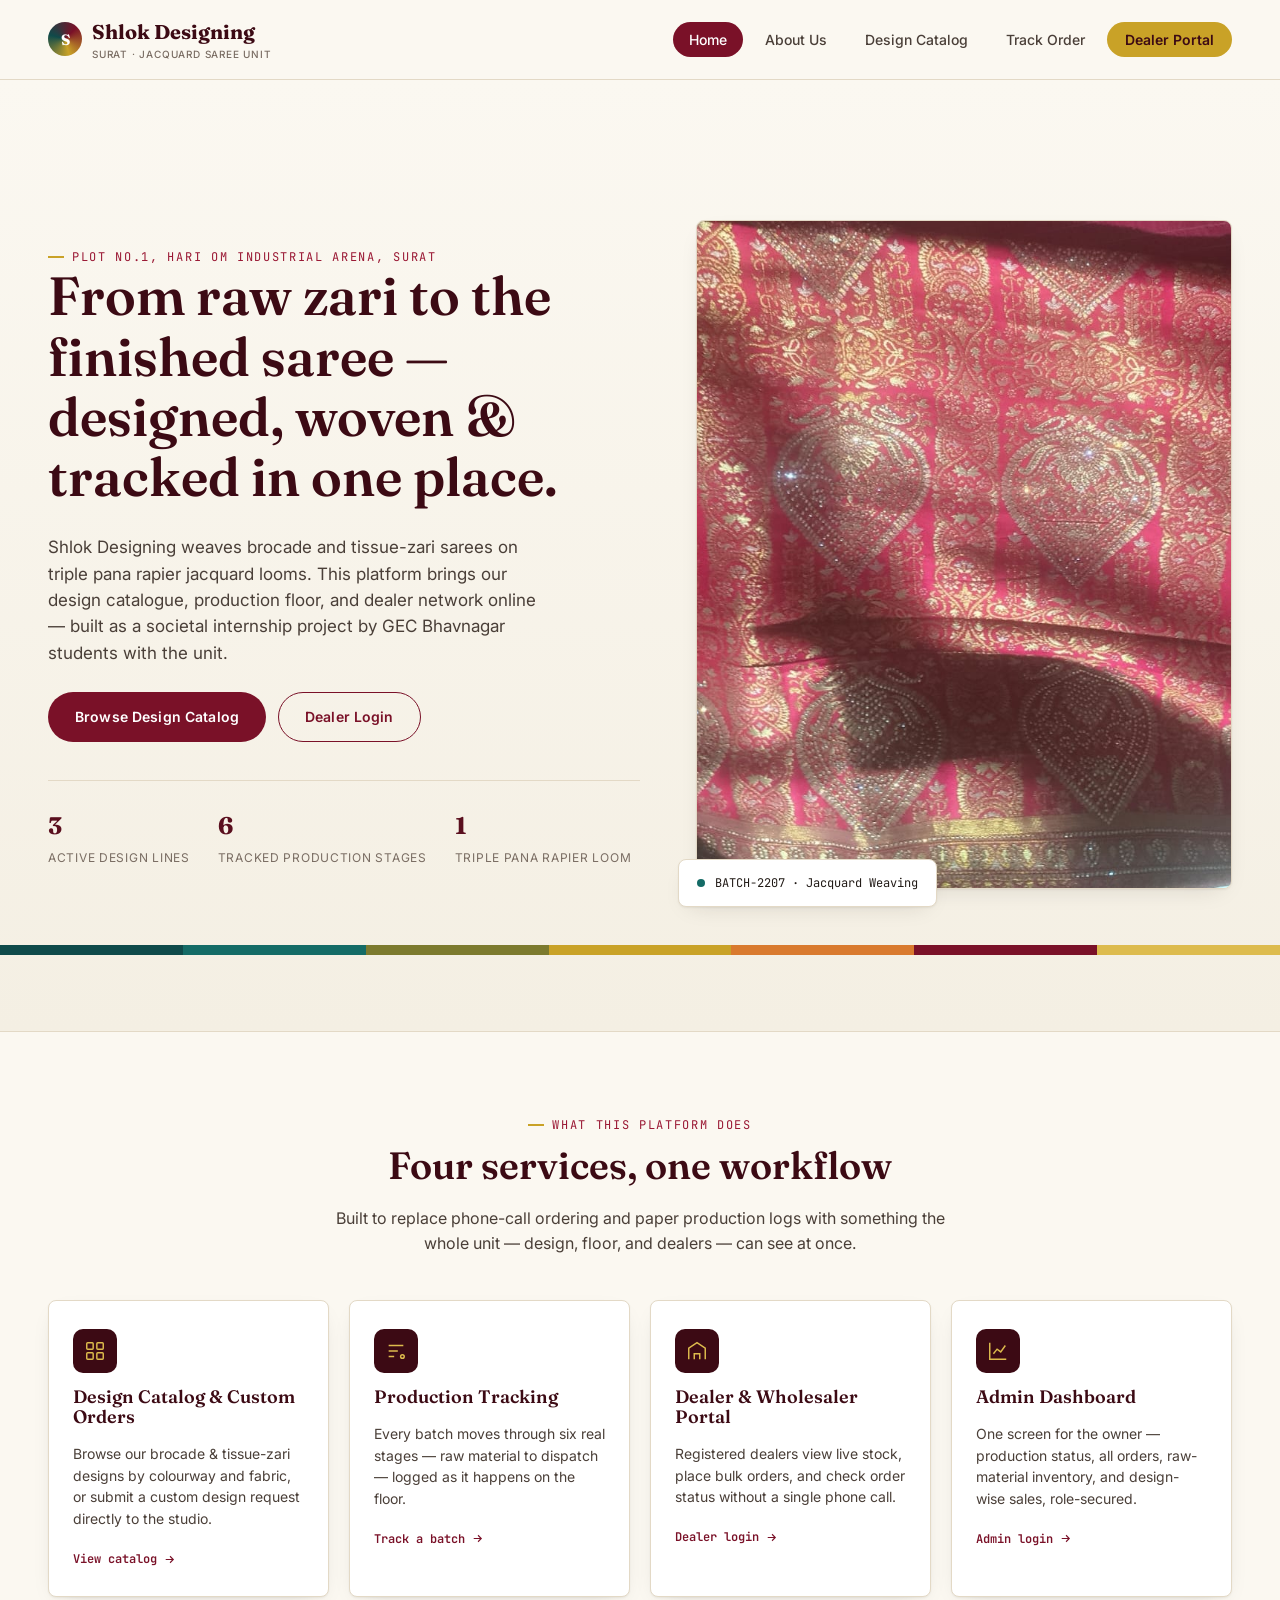
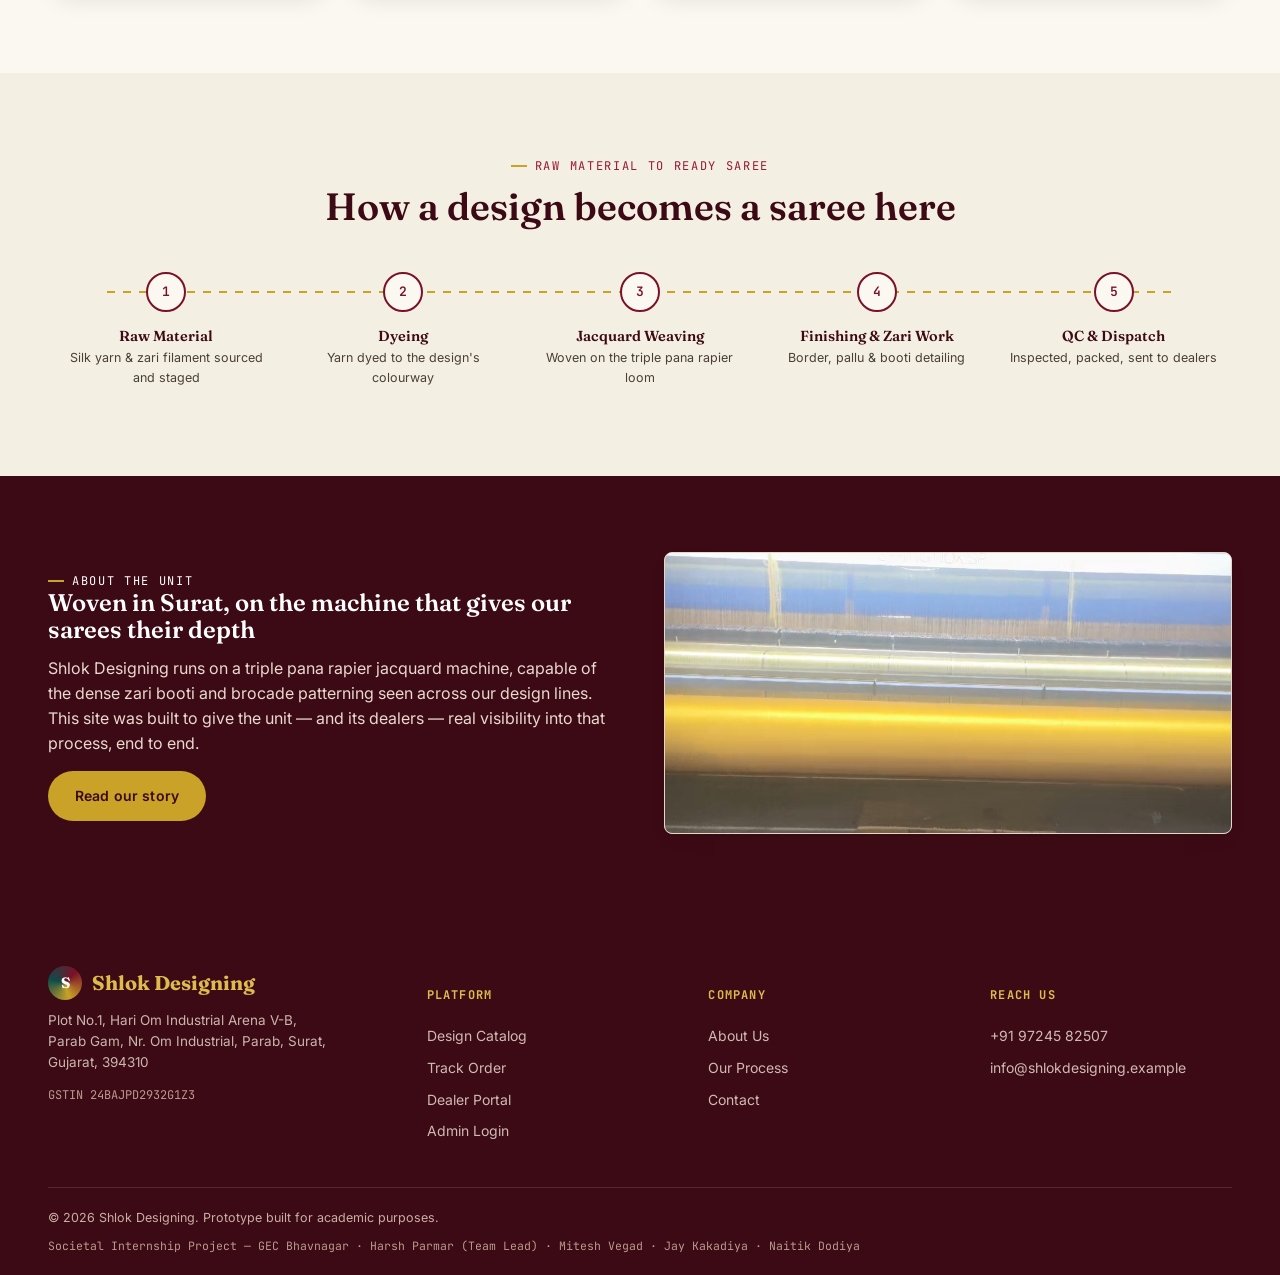
==== index.html @ fc142ac1 "ready to Deployment" ====
<!DOCTYPE html>
<html lang="en">
<head>
<meta charset="UTF-8">
<meta name="viewport" content="width=device-width, initial-scale=1.0">
<title>Shlok Designing — Jacquard Saree Design &amp; Production, Surat</title>
<meta name="description" content="Shlok Designing is a Surat-based saree design and jacquard weaving unit. Explore our design catalogue, track production, and manage dealer orders online.">
<link rel="stylesheet" href="css/style.css">
</head>
<body data-page="home">

<header class="site-header">
  <nav class="nav">
    <a href="index.html" class="brand">
      <span class="mark"></span>
      <span>Shlok Designing<small>Surat · Jacquard Saree Unit</small></span>
    </a>
    <ul class="nav-links">
      <li><a href="index.html" data-page="home">Home</a></li>
      <li><a href="about.html" data-page="about">About Us</a></li>
      <li><a href="catalog.html" data-page="catalog">Design Catalog</a></li>
      <li><a href="track-order.html" data-page="track">Track Order</a></li>
      <li><a href="dealer/login.html" class="nav-cta">Dealer Portal</a></li>
    </ul>
    <button class="nav-toggle" aria-label="Toggle menu"><span></span><span></span><span></span></button>
  </nav>
</header>

<section class="hero">
  <div class="hero-grid">
    <div class="hero-copy">
      <span class="eyebrow">Plot No.1, Hari Om Industrial Arena, Surat</span>
      <h1>From raw zari to the finished saree — designed, woven &amp; tracked in one place.</h1>
      <p class="lede">Shlok Designing weaves brocade and tissue-zari sarees on triple pana rapier jacquard looms. This platform brings our design catalogue, production floor, and dealer network online — built as a societal internship project by GEC Bhavnagar students with the unit.</p>
      <div class="hero-actions">
        <a href="catalog.html" class="btn btn-primary">Browse Design Catalog</a>
        <a href="dealer/login.html" class="btn btn-outline">Dealer Login</a>
      </div>
      <div class="hero-stats">
        <div><b>3</b><span>Active Design Lines</span></div>
        <div><b>6</b><span>Tracked Production Stages</span></div>
        <div><b>1</b><span>Triple Pana Rapier Loom</span></div>
      </div>
    </div>
    <div class="hero-media">
      <div class="frame"><img src="assets/img/saree-maroon-gold.jpg" alt="Zari brocade saree woven at Shlok Designing"></div>
      <div class="tag"><span class="dot"></span> BATCH-2207 · Jacquard Weaving</div>
    </div>
  </div>
  <div class="thread-strip" style="margin-top:56px;">
    <span class="c1"></span><span class="c2"></span><span class="c3"></span><span class="c4"></span><span class="c5"></span><span class="c6"></span><span class="c7"></span>
  </div>
</section>

<section>
  <div class="container">
    <div class="section-head center">
      <span class="eyebrow">What this platform does</span>
      <h2>Four services, one workflow</h2>
      <p>Built to replace phone-call ordering and paper production logs with something the whole unit — design, floor, and dealers — can see at once.</p>
    </div>
    <div class="services-grid">

      <div class="service-card">
        <span class="icon">
          <svg viewBox="0 0 24 24" fill="none" stroke="currentColor" stroke-width="1.6"><rect x="3" y="3" width="7" height="7" rx="1"/><rect x="14" y="3" width="7" height="7" rx="1"/><rect x="3" y="14" width="7" height="7" rx="1"/><rect x="14" y="14" width="7" height="7" rx="1"/></svg>
        </span>
        <h3>Design Catalog &amp; Custom Orders</h3>
        <p>Browse our brocade &amp; tissue-zari designs by colourway and fabric, or submit a custom design request directly to the studio.</p>
        <a href="catalog.html" class="link">View catalog
          <svg viewBox="0 0 24 24" fill="none" stroke="currentColor" stroke-width="2"><path d="M5 12h14M13 6l6 6-6 6"/></svg>
        </a>
      </div>

      <div class="service-card">
        <span class="icon">
          <svg viewBox="0 0 24 24" fill="none" stroke="currentColor" stroke-width="1.6"><path d="M4 6h16M4 12h10M4 18h6"/><circle cx="19" cy="18" r="2"/></svg>
        </span>
        <h3>Production Tracking</h3>
        <p>Every batch moves through six real stages — raw material to dispatch — logged as it happens on the floor.</p>
        <a href="track-order.html" class="link">Track a batch
          <svg viewBox="0 0 24 24" fill="none" stroke="currentColor" stroke-width="2"><path d="M5 12h14M13 6l6 6-6 6"/></svg>
        </a>
      </div>

      <div class="service-card">
        <span class="icon">
          <svg viewBox="0 0 24 24" fill="none" stroke="currentColor" stroke-width="1.6"><path d="M3 21V9l9-6 9 6v12"/><path d="M9 21v-6h6v6"/></svg>
        </span>
        <h3>Dealer &amp; Wholesaler Portal</h3>
        <p>Registered dealers view live stock, place bulk orders, and check order status without a single phone call.</p>
        <a href="dealer/login.html" class="link">Dealer login
          <svg viewBox="0 0 24 24" fill="none" stroke="currentColor" stroke-width="2"><path d="M5 12h14M13 6l6 6-6 6"/></svg>
        </a>
      </div>

      <div class="service-card">
        <span class="icon">
          <svg viewBox="0 0 24 24" fill="none" stroke="currentColor" stroke-width="1.6"><path d="M3 3v18h18"/><path d="M7 15l4-5 4 3 5-7"/></svg>
        </span>
        <h3>Admin Dashboard</h3>
        <p>One screen for the owner — production status, all orders, raw-material inventory, and design-wise sales, role-secured.</p>
        <a href="admin/login.html" class="link">Admin login
          <svg viewBox="0 0 24 24" fill="none" stroke="currentColor" stroke-width="2"><path d="M5 12h14M13 6l6 6-6 6"/></svg>
        </a>
      </div>

    </div>
  </div>
</section>

<section class="bg-ivory">
  <div class="container">
    <div class="section-head center">
      <span class="eyebrow">Raw material to ready saree</span>
      <h2>How a design becomes a saree here</h2>
    </div>
    <div class="process-rail">
      <div class="process-step"><div class="node">1</div><h4>Raw Material</h4><p>Silk yarn &amp; zari filament sourced and staged</p></div>
      <div class="process-step"><div class="node">2</div><h4>Dyeing</h4><p>Yarn dyed to the design's colourway</p></div>
      <div class="process-step"><div class="node">3</div><h4>Jacquard Weaving</h4><p>Woven on the triple pana rapier loom</p></div>
      <div class="process-step"><div class="node">4</div><h4>Finishing &amp; Zari Work</h4><p>Border, pallu &amp; booti detailing</p></div>
      <div class="process-step"><div class="node">5</div><h4>QC &amp; Dispatch</h4><p>Inspected, packed, sent to dealers</p></div>
    </div>
  </div>
</section>

<section class="bg-wine">
  <div class="container">
    <div style="display:grid;grid-template-columns:1fr 1fr;gap:48px;align-items:center;">
      <div>
        <span class="eyebrow">About the unit</span>
        <h2>Woven in Surat, on the machine that gives our sarees their depth</h2>
        <p>Shlok Designing runs on a triple pana rapier jacquard machine, capable of the dense zari booti and brocade patterning seen across our design lines. This site was built to give the unit — and its dealers — real visibility into that process, end to end.</p>
        <a href="about.html" class="btn btn-gold">Read our story</a>
      </div>
      <div class="card" style="overflow:hidden;border-radius:8px;">
        <img src="assets/img/jacquard-machine.png" alt="Triple pana rapier jacquard machine in operation at Shlok Designing" style="height:280px;width:100%;object-fit:cover;">
      </div>
    </div>
  </div>
</section>

<footer class="site-footer">
  <div class="container">
    <div class="footer-grid">
      <div class="footer-brand">
        <div class="brand" style="color:var(--gold-400);margin-bottom:10px;">
          <span class="mark"></span><span>Shlok Designing</span>
        </div>
        <p>Plot No.1, Hari Om Industrial Arena V-B, Parab Gam, Nr. Om Industrial, Parab, Surat, Gujarat, 394310</p>
        <p style="font-family:var(--font-mono);font-size:12px;color:#B99A8D;">GSTIN 24BAJPD2932G1Z3</p>
      </div>
      <div>
        <h5>Platform</h5>
        <a href="catalog.html">Design Catalog</a>
        <a href="track-order.html">Track Order</a>
        <a href="dealer/login.html">Dealer Portal</a>
        <a href="admin/login.html">Admin Login</a>
      </div>
      <div>
        <h5>Company</h5>
        <a href="about.html">About Us</a>
        <a href="about.html#process">Our Process</a>
        <a href="about.html#contact">Contact</a>
      </div>
      <div>
        <h5>Reach Us</h5>
        <a href="tel:+9197245 82507">+91 97245 82507</a>
        <a href="mailto:info@shlokdesigning.example">info@shlokdesigning.example</a>
      </div>
    </div>
    <div class="footer-bottom container">
      <span>© 2026 Shlok Designing. Prototype built for academic purposes.</span>
      <span class="footer-credit">Societal Internship Project — GEC Bhavnagar · Harsh Parmar (Team Lead) · Mitesh Vegad · Jay Kakadiya · Naitik Dodiya</span>
    </div>
  </div>
</footer>

<script src="js/main.js"></script>
</body>
</html>
---- css/style.css ----
/* ============================================================
   SHLOK DESIGNING — Design System
   Palette drawn from the unit's own material: wine-silk maroon,
   zari gold, and the teal/olive of the raw filament spools.
   ============================================================ */

@import url('https://fonts.googleapis.com/css2?family=Fraunces:ital,opsz,wght@0,9..144,400;0,9..144,500;0,9..144,600;0,9..144,700;1,9..144,500&family=Inter:wght@400;500;600;700&family=JetBrains+Mono:wght@400;500;600&display=swap');

:root{
  /* --- Color tokens --- */
  --wine-900:#3C0A14;
  --wine-800:#5A0F1E;
  --wine-700:#7A1128;
  --wine-600:#9A1834;
  --gold-500:#C9A227;
  --gold-400:#DDBB4D;
  --gold-100:#F3E7C4;
  --teal-700:#0F4A4A;
  --teal-500:#146B66;
  --ivory-50:#FBF8F1;
  --ivory-100:#F4EFE3;
  --ink-900:#211A16;
  --ink-700:#4A3F38;
  --ink-500:#7A6D63;
  --line:#E3D9C6;
  --white:#FFFFFF;

  /* --- Type --- */
  --font-display:'Fraunces', 'Georgia', serif;
  --font-body:'Inter', -apple-system, sans-serif;
  --font-mono:'JetBrains Mono', monospace;

  /* --- Layout --- */
  --maxw:1240px;
  --radius-sm:4px;
  --radius-md:8px;
  --shadow-card: 0 1px 2px rgba(33,26,22,0.06), 0 8px 24px -12px rgba(33,26,22,0.18);
}

*,*::before,*::after{box-sizing:border-box;}
html{scroll-behavior:smooth;}
body{
  margin:0;
  font-family:var(--font-body);
  color:var(--ink-900);
  background:var(--ivory-50);
  -webkit-font-smoothing:antialiased;
  line-height:1.55;
}
img{max-width:100%;display:block;}
a{color:inherit;text-decoration:none;}
h1,h2,h3,h4{font-family:var(--font-display);font-weight:600;line-height:1.12;margin:0 0 .5em;color:var(--wine-900);}
p{margin:0 0 1em;color:var(--ink-700);}
ul{margin:0;padding:0;list-style:none;}
button{font-family:inherit;cursor:pointer;}
:focus-visible{outline:3px solid var(--gold-500);outline-offset:2px;}
@media (prefers-reduced-motion: reduce){*{animation-duration:.001ms !important;transition-duration:.001ms !important;}}

.container{max-width:var(--maxw);margin:0 auto;padding:0 28px;}
.eyebrow{
  font-family:var(--font-mono);
  font-size:12px;
  letter-spacing:.14em;
  text-transform:uppercase;
  color:var(--wine-600);
  display:inline-flex;
  align-items:center;
  gap:8px;
}
.eyebrow::before{content:'';width:16px;height:2px;background:var(--gold-500);display:inline-block;}

/* ---------- Thread-strip signature motif ---------- */
.thread-strip{
  display:flex;
  height:10px;
  width:100%;
}
.thread-strip span{flex:1;}
.thread-strip .c1{background:var(--teal-700);}
.thread-strip .c2{background:var(--teal-500);}
.thread-strip .c3{background:#7C7A2E;}
.thread-strip .c4{background:var(--gold-500);}
.thread-strip .c5{background:#D97A2E;}
.thread-strip .c6{background:var(--wine-700);}
.thread-strip .c7{background:var(--gold-400);}

/* ---------- Header / Nav ---------- */
.site-header{
  position:sticky;top:0;z-index:100;
  background:rgba(251,248,241,0.92);
  backdrop-filter:blur(8px);
  border-bottom:1px solid var(--line);
}
.nav{
  display:flex;align-items:center;justify-content:space-between;
  padding:16px 28px;max-width:var(--maxw);margin:0 auto;
}
.brand{display:flex;align-items:center;gap:10px;font-family:var(--font-display);font-weight:700;font-size:20px;color:var(--wine-900);}
.brand .mark{
  width:34px;height:34px;border-radius:50%;
  background:conic-gradient(from 45deg,var(--wine-700),var(--gold-500),var(--teal-700),var(--wine-700));
  display:flex;align-items:center;justify-content:center;
  flex:none;
}
.brand .mark::after{content:'S';font-family:var(--font-display);color:var(--white);font-size:15px;font-weight:700;}
.brand small{display:block;font-family:var(--font-body);font-weight:500;font-size:10px;letter-spacing:.08em;text-transform:uppercase;color:var(--ink-500);}

.nav-links{display:flex;align-items:center;gap:6px;}
.nav-links a{
  padding:9px 16px;border-radius:999px;font-size:14px;font-weight:500;color:var(--ink-700);
  transition:background .15s, color .15s;
}
.nav-links a:hover{background:var(--ivory-100);color:var(--wine-800);}
.nav-links a.active{background:var(--wine-700);color:var(--white);}
.nav-cta{
  padding:9px 18px !important;border-radius:999px;background:var(--gold-500) !important;color:var(--wine-900) !important;font-weight:600 !important;
}
.nav-toggle{display:none;background:none;border:0;padding:6px;}
.nav-toggle span{display:block;width:22px;height:2px;background:var(--ink-900);margin:5px 0;}

@media (max-width:860px){
  .nav-toggle{display:block;}
  .nav-links{
    position:absolute;top:100%;left:0;right:0;
    background:var(--ivory-50);border-bottom:1px solid var(--line);
    flex-direction:column;align-items:stretch;padding:10px 20px 18px;gap:2px;
    display:none;
  }
  .nav-links.open{display:flex;}
  .nav-links a{padding:12px 10px;border-radius:6px;}
}

/* ---------- Buttons ---------- */
.btn{
  display:inline-flex;align-items:center;justify-content:center;gap:8px;
  padding:13px 26px;border-radius:999px;border:1px solid transparent;
  font-size:14px;font-weight:600;letter-spacing:.01em;
  transition:transform .15s ease, background .15s, border-color .15s;
}
.btn:hover{transform:translateY(-1px);}
.btn-primary{background:var(--wine-700);color:var(--white);}
.btn-primary:hover{background:var(--wine-800);}
.btn-gold{background:var(--gold-500);color:var(--wine-900);}
.btn-gold:hover{background:var(--gold-400);}
.btn-outline{background:transparent;border-color:var(--wine-700);color:var(--wine-700);}
.btn-outline:hover{background:var(--wine-700);color:var(--white);}
.btn-ghost{background:transparent;color:var(--ink-700);border-color:var(--line);}
.btn-ghost:hover{border-color:var(--wine-600);color:var(--wine-800);}
.btn-block{width:100%;}
.btn-sm{padding:9px 16px;font-size:13px;}
.btn[disabled]{opacity:.5;cursor:not-allowed;transform:none;}

/* ---------- Hero ---------- */
.hero{
  position:relative;overflow:hidden;
  background:linear-gradient(180deg,var(--ivory-50) 0%, var(--ivory-100) 100%);
  border-bottom:1px solid var(--line);
}
.hero-grid{
  max-width:var(--maxw);margin:0 auto;padding:64px 28px 0;
  display:grid;grid-template-columns:1.05fr .95fr;gap:56px;align-items:center;
}
.hero-copy h1{font-size:clamp(32px,4.2vw,54px);}
.hero-copy .lede{font-size:17px;max-width:46ch;}
.hero-actions{display:flex;gap:12px;flex-wrap:wrap;margin-top:26px;}
.hero-stats{display:flex;gap:28px;margin-top:38px;padding-top:26px;border-top:1px solid var(--line);}
.hero-stats div b{display:block;font-family:var(--font-display);font-size:24px;color:var(--wine-800);}
.hero-stats div span{font-size:12px;color:var(--ink-500);text-transform:uppercase;letter-spacing:.06em;}
.hero-media{position:relative;}
.hero-media .frame{
  border-radius:var(--radius-md);overflow:hidden;box-shadow:var(--shadow-card);
  border:1px solid var(--line);aspect-ratio:4/5;
}
.hero-media .frame img{width:100%;height:100%;object-fit:cover;}
.hero-media .tag{
  position:absolute;bottom:-18px;left:-18px;background:var(--white);
  border:1px solid var(--line);border-radius:var(--radius-md);
  padding:14px 18px;box-shadow:var(--shadow-card);font-family:var(--font-mono);font-size:12px;
  display:flex;align-items:center;gap:10px;
}
.hero-media .tag .dot{width:8px;height:8px;border-radius:50%;background:var(--teal-500);}
@media (max-width:860px){
  .hero-grid{grid-template-columns:1fr;padding-top:40px;}
  .hero-media{order:-1;max-width:340px;margin:0 auto;}
}

/* ---------- Sections ---------- */
section{padding:76px 0;}
.section-head{max-width:640px;margin:0 0 44px;}
.section-head.center{margin-left:auto;margin-right:auto;text-align:center;}
.section-head h2{font-size:clamp(26px,3vw,38px);margin-top:10px;}

.bg-ivory{background:var(--ivory-100);}
.bg-wine{background:var(--wine-900);}
.bg-wine h2,.bg-wine h3,.bg-wine .eyebrow{color:var(--white);}
.bg-wine .eyebrow::before{background:var(--gold-500);}
.bg-wine p{color:#E9D9CE;}

/* ---------- Service cards ---------- */
.services-grid{display:grid;grid-template-columns:repeat(4,1fr);gap:20px;}
@media (max-width:980px){.services-grid{grid-template-columns:1fr 1fr;}}
@media (max-width:600px){.services-grid{grid-template-columns:1fr;}}
.service-card{
  background:var(--white);border:1px solid var(--line);border-radius:var(--radius-md);
  padding:28px 24px;box-shadow:var(--shadow-card);
  display:flex;flex-direction:column;gap:14px;
  transition:transform .18s ease, border-color .18s;
}
.service-card:hover{transform:translateY(-4px);border-color:var(--gold-500);}
.service-card .icon{
  width:44px;height:44px;border-radius:10px;background:var(--wine-900);
  display:flex;align-items:center;justify-content:center;color:var(--gold-400);
}
.service-card .icon svg{width:22px;height:22px;}
.service-card h3{font-size:18px;margin-bottom:2px;}
.service-card p{font-size:14px;margin-bottom:6px;}
.service-card .link{font-family:var(--font-mono);font-size:12px;color:var(--wine-700);font-weight:600;display:inline-flex;gap:6px;align-items:center;}
.service-card .link svg{width:13px;height:13px;transition:transform .15s;}
.service-card:hover .link svg{transform:translateX(3px);}

/* ---------- Process steps ---------- */
.process-rail{display:grid;grid-template-columns:repeat(5,1fr);gap:0;position:relative;}
.process-rail::before{
  content:'';position:absolute;top:19px;left:5%;right:5%;height:2px;
  background:repeating-linear-gradient(90deg,var(--gold-500) 0 8px, transparent 8px 16px);
}
.process-step{position:relative;padding-top:0;text-align:center;padding:0 10px;}
.process-step .node{
  width:40px;height:40px;border-radius:50%;background:var(--ivory-50);border:2px solid var(--wine-700);
  display:flex;align-items:center;justify-content:center;margin:0 auto 16px;position:relative;z-index:2;
  font-family:var(--font-mono);font-size:13px;color:var(--wine-700);font-weight:600;
}
.process-step h4{font-size:14.5px;margin-bottom:4px;}
.process-step p{font-size:12.5px;}
@media (max-width:860px){
  .process-rail{grid-template-columns:1fr;gap:28px;}
  .process-rail::before{display:none;}
}

/* ---------- Cards / generic ---------- */
.card{background:var(--white);border:1px solid var(--line);border-radius:var(--radius-md);box-shadow:var(--shadow-card);}
.pad-lg{padding:32px;}
.pad-md{padding:22px;}

/* ---------- Footer ---------- */
.site-footer{background:var(--wine-900);color:#E9D9CE;padding:56px 0 0;}
.footer-grid{display:grid;grid-template-columns:1.4fr 1fr 1fr 1fr;gap:40px;padding-bottom:40px;}
.footer-grid h5{color:var(--gold-400);font-family:var(--font-mono);font-size:12px;letter-spacing:.1em;text-transform:uppercase;margin-bottom:16px;}
.footer-grid a{display:block;padding:5px 0;font-size:14px;color:#E9D9CE;opacity:.85;}
.footer-grid a:hover{opacity:1;color:var(--gold-400);}
.footer-brand p{color:#CBB6AC;font-size:13.5px;max-width:32ch;}
.footer-bottom{
  border-top:1px solid rgba(255,255,255,.12);padding:20px 0;
  display:flex;justify-content:space-between;align-items:center;flex-wrap:wrap;gap:10px;
  font-size:12.5px;color:#C9AFA3;
}
.footer-credit{font-family:var(--font-mono);font-size:11.5px;color:#B99A8D;}
@media (max-width:760px){.footer-grid{grid-template-columns:1fr 1fr;}}

/* ---------- Forms ---------- */
.field{margin-bottom:18px;}
.field label{display:block;font-size:13px;font-weight:600;margin-bottom:7px;color:var(--ink-900);}
.field .hint{font-size:12px;color:var(--ink-500);margin-top:5px;}
.field input,.field select,.field textarea{
  width:100%;padding:12px 14px;border:1px solid var(--line);border-radius:var(--radius-sm);
  font-family:var(--font-body);font-size:14px;background:var(--white);color:var(--ink-900);
  transition:border-color .15s;
}
.field input:focus,.field select:focus,.field textarea:focus{border-color:var(--wine-600);}
.field-row{display:grid;grid-template-columns:1fr 1fr;gap:16px;}
@media (max-width:600px){.field-row{grid-template-columns:1fr;}}

/* ---------- Badges / status ---------- */
.badge{display:inline-flex;align-items:center;gap:6px;padding:4px 11px;border-radius:999px;font-size:11.5px;font-weight:600;font-family:var(--font-mono);}
.badge::before{content:'';width:6px;height:6px;border-radius:50%;}
.badge-pending{background:#FBF0DA;color:#8A5A00;}
.badge-pending::before{background:#C9860A;}
.badge-progress{background:#DCEAF0;color:#0F5C6B;}
.badge-progress::before{background:#1E8FA6;}
.badge-done{background:#DEEFDD;color:#1E6B36;}
.badge-done::before{background:#2E9E4F;}
.badge-hold{background:#F6DEDD;color:#8B2A24;}
.badge-hold::before{background:#B5423B;}

/* ---------- Tables ---------- */
.table-wrap{overflow-x:auto;border:1px solid var(--line);border-radius:var(--radius-md);background:var(--white);}
table{width:100%;border-collapse:collapse;font-size:13.5px;min-width:600px;}
thead th{
  text-align:left;font-family:var(--font-mono);font-size:11px;letter-spacing:.06em;text-transform:uppercase;
  color:var(--ink-500);padding:13px 16px;background:var(--ivory-100);border-bottom:1px solid var(--line);
}
tbody td{padding:13px 16px;border-bottom:1px solid var(--line);color:var(--ink-700);}
tbody tr:last-child td{border-bottom:0;}
tbody tr:hover{background:var(--ivory-50);}
td.mono,th.mono{font-family:var(--font-mono);}

/* ---------- Utility ---------- */
.flex{display:flex;}
.between{justify-content:space-between;}
.center-v{align-items:center;}
.gap-8{gap:8px;}
.gap-12{gap:12px;}
.gap-16{gap:16px;}
.mt-0{margin-top:0;}
.text-sm{font-size:13px;}
.text-muted{color:var(--ink-500);}
.stat-tile{background:var(--white);border:1px solid var(--line);border-radius:var(--radius-md);padding:20px 22px;}
.stat-tile b{display:block;font-family:var(--font-display);font-size:28px;color:var(--wine-800);}
.stat-tile span{font-size:12px;color:var(--ink-500);text-transform:uppercase;letter-spacing:.05em;}
.stats-row{display:grid;grid-template-columns:repeat(4,1fr);gap:16px;}
@media (max-width:860px){.stats-row{grid-template-columns:1fr 1fr;}}

.page-hero{
  background:var(--wine-900);color:var(--white);padding:52px 0;
  position:relative;overflow:hidden;
}
.page-hero .eyebrow{color:var(--gold-400);}
.page-hero .eyebrow::before{background:var(--gold-400);}
.page-hero h1{color:var(--white);font-size:clamp(28px,3.6vw,42px);margin-bottom:8px;}
.page-hero p{color:#E9D9CE;max-width:56ch;}

.toast{
  position:fixed;bottom:24px;right:24px;background:var(--wine-900);color:var(--white);
  padding:14px 20px;border-radius:var(--radius-sm);box-shadow:var(--shadow-card);
  font-size:13.5px;z-index:999;display:flex;align-items:center;gap:10px;
  transform:translateY(20px);opacity:0;pointer-events:none;transition:all .25s ease;
}
.toast.show{transform:translateY(0);opacity:1;}
.toast .dot{width:8px;height:8px;border-radius:50%;background:var(--gold-400);}

.empty-state{text-align:center;padding:48px 24px;color:var(--ink-500);}
.empty-state svg{width:40px;height:40px;margin:0 auto 14px;color:var(--line);}
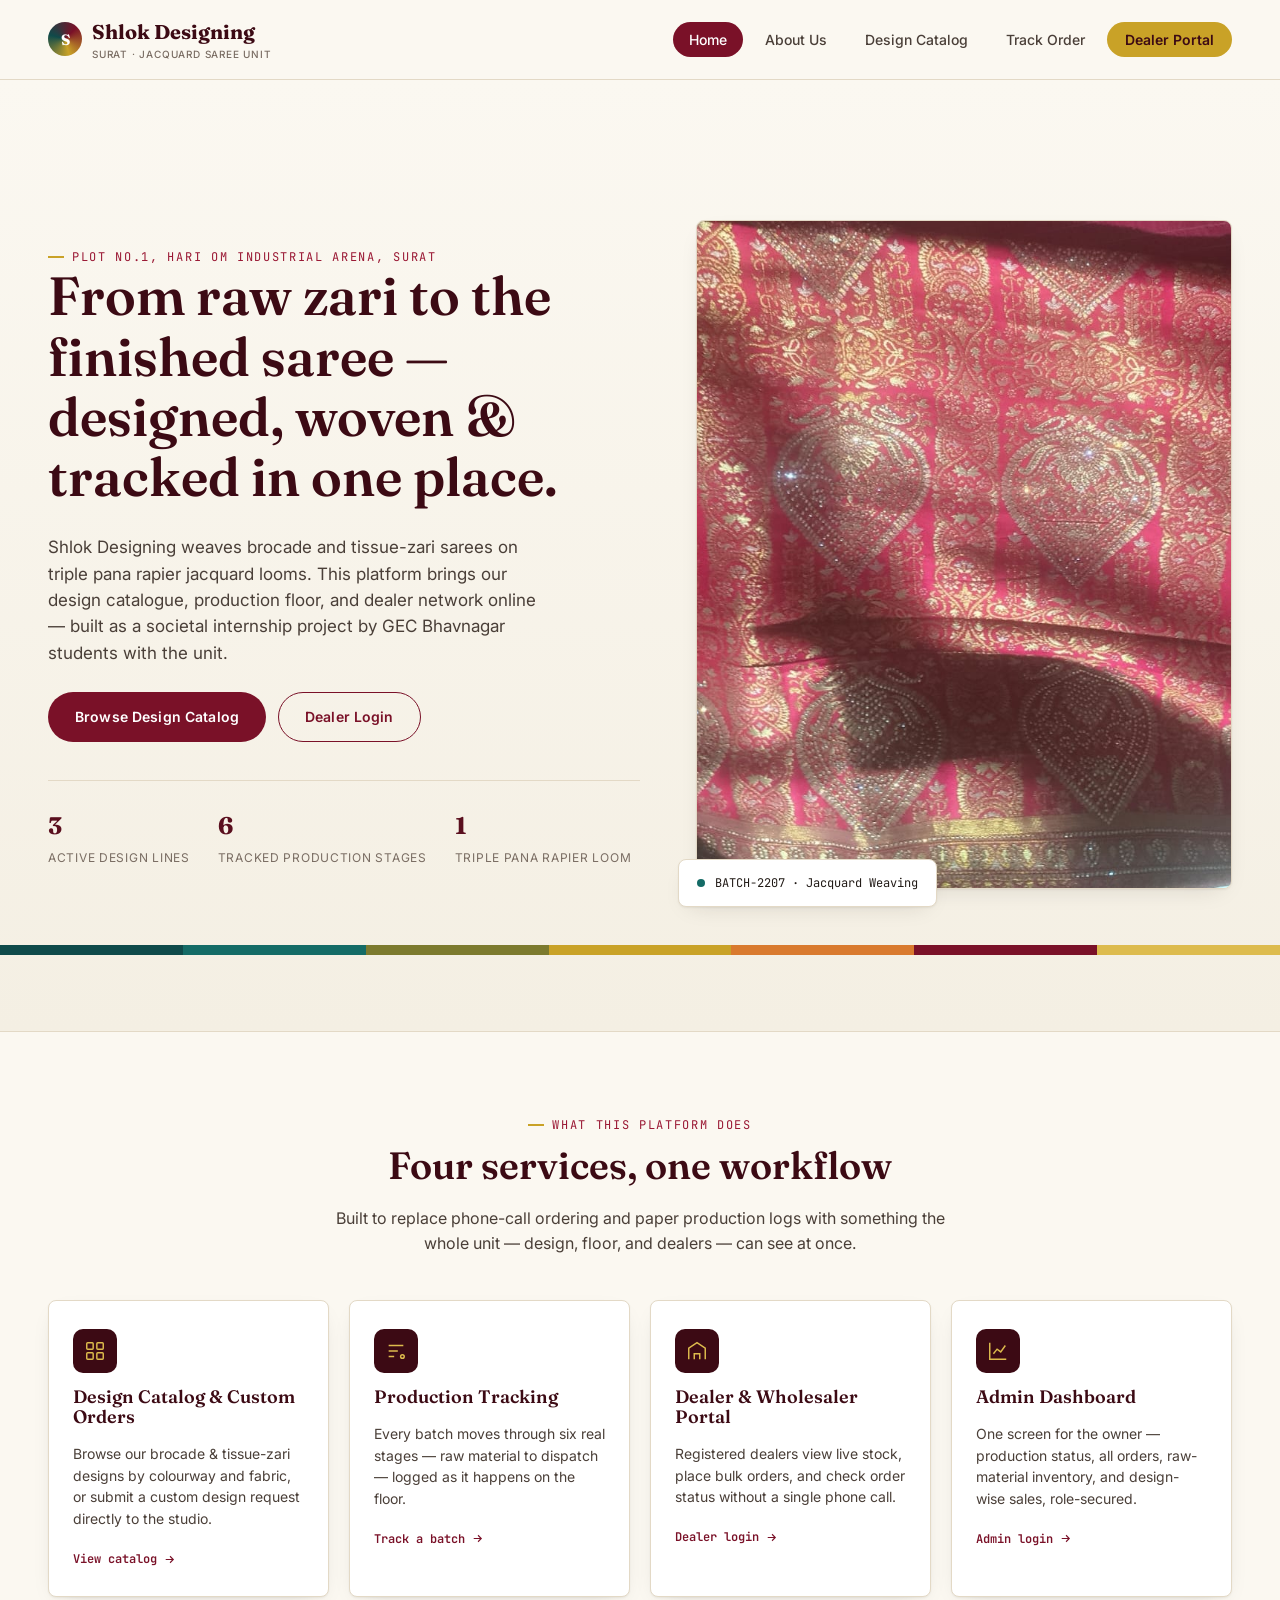
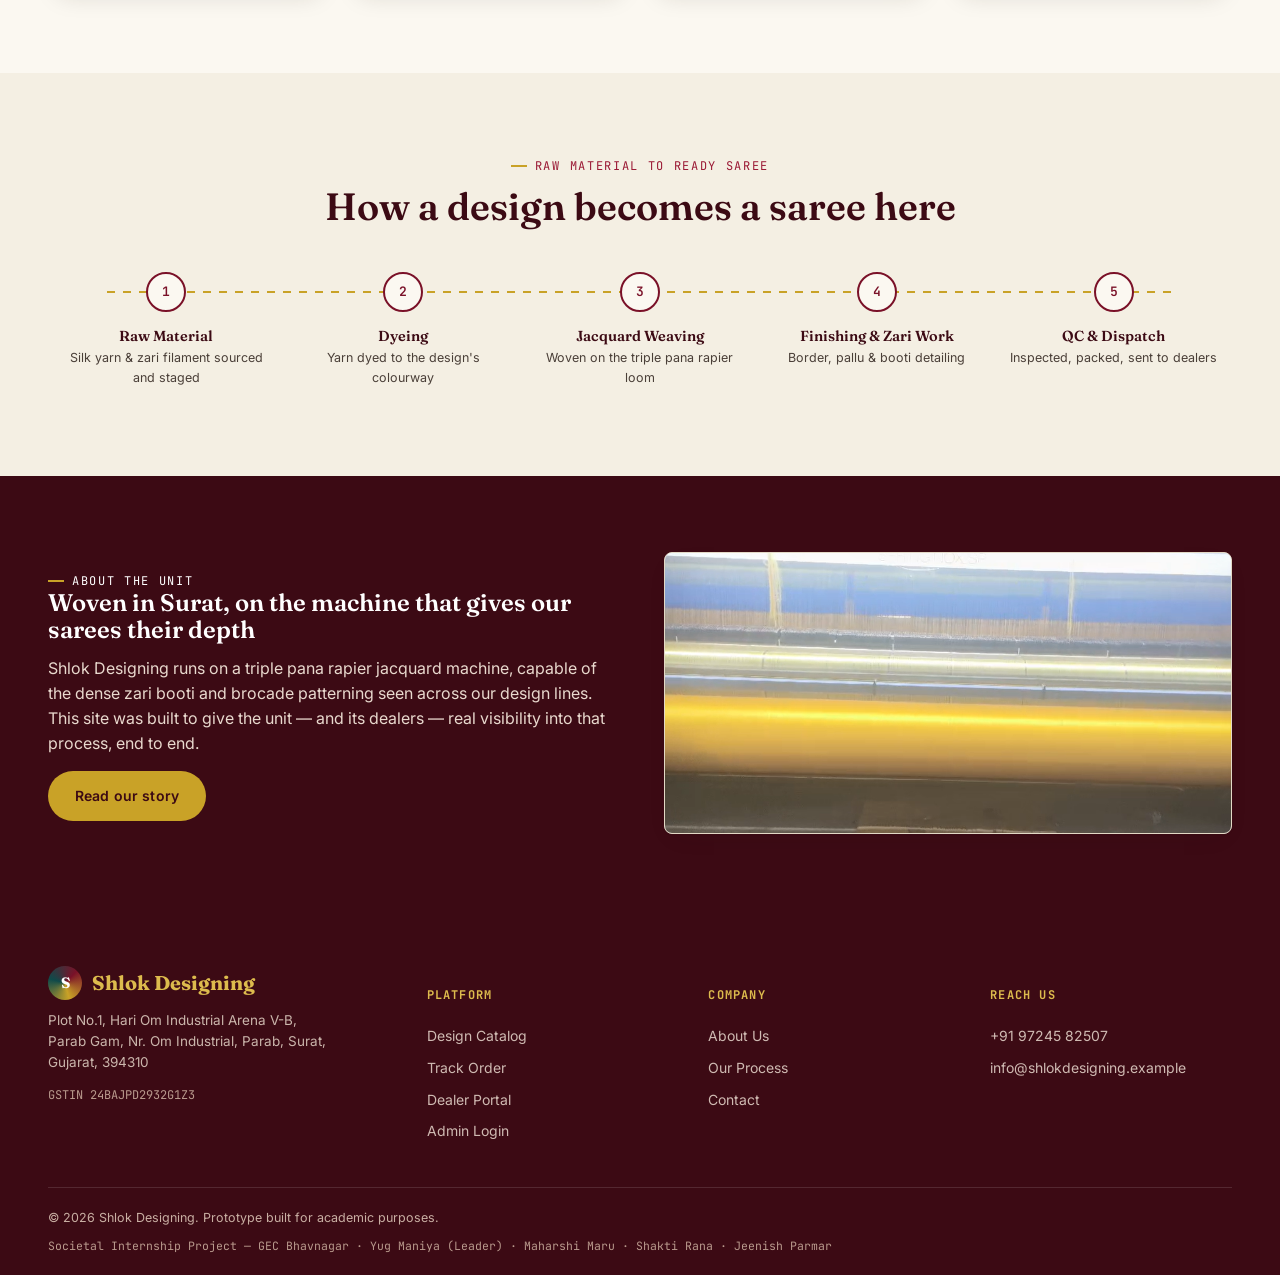
==== commit 26c17d12: "Update index.html" ====
--- a/index.html
+++ b/index.html
@@ -172,7 +172,9 @@
     </div>
     <div class="footer-bottom container">
       <span>© 2026 Shlok Designing. Prototype built for academic purposes.</span>
-      <span class="footer-credit">Societal Internship Project — GEC Bhavnagar · Harsh Parmar (Team Lead) · Mitesh Vegad · Jay Kakadiya · Naitik Dodiya</span>
+      <span class="footer-credit">
+  Societal Internship Project — GEC Bhavnagar · Yug Maniya (Leader) · Maharshi Maru · Shakti Rana · Jeenish Parmar
+</span>
     </div>
   </div>
 </footer>
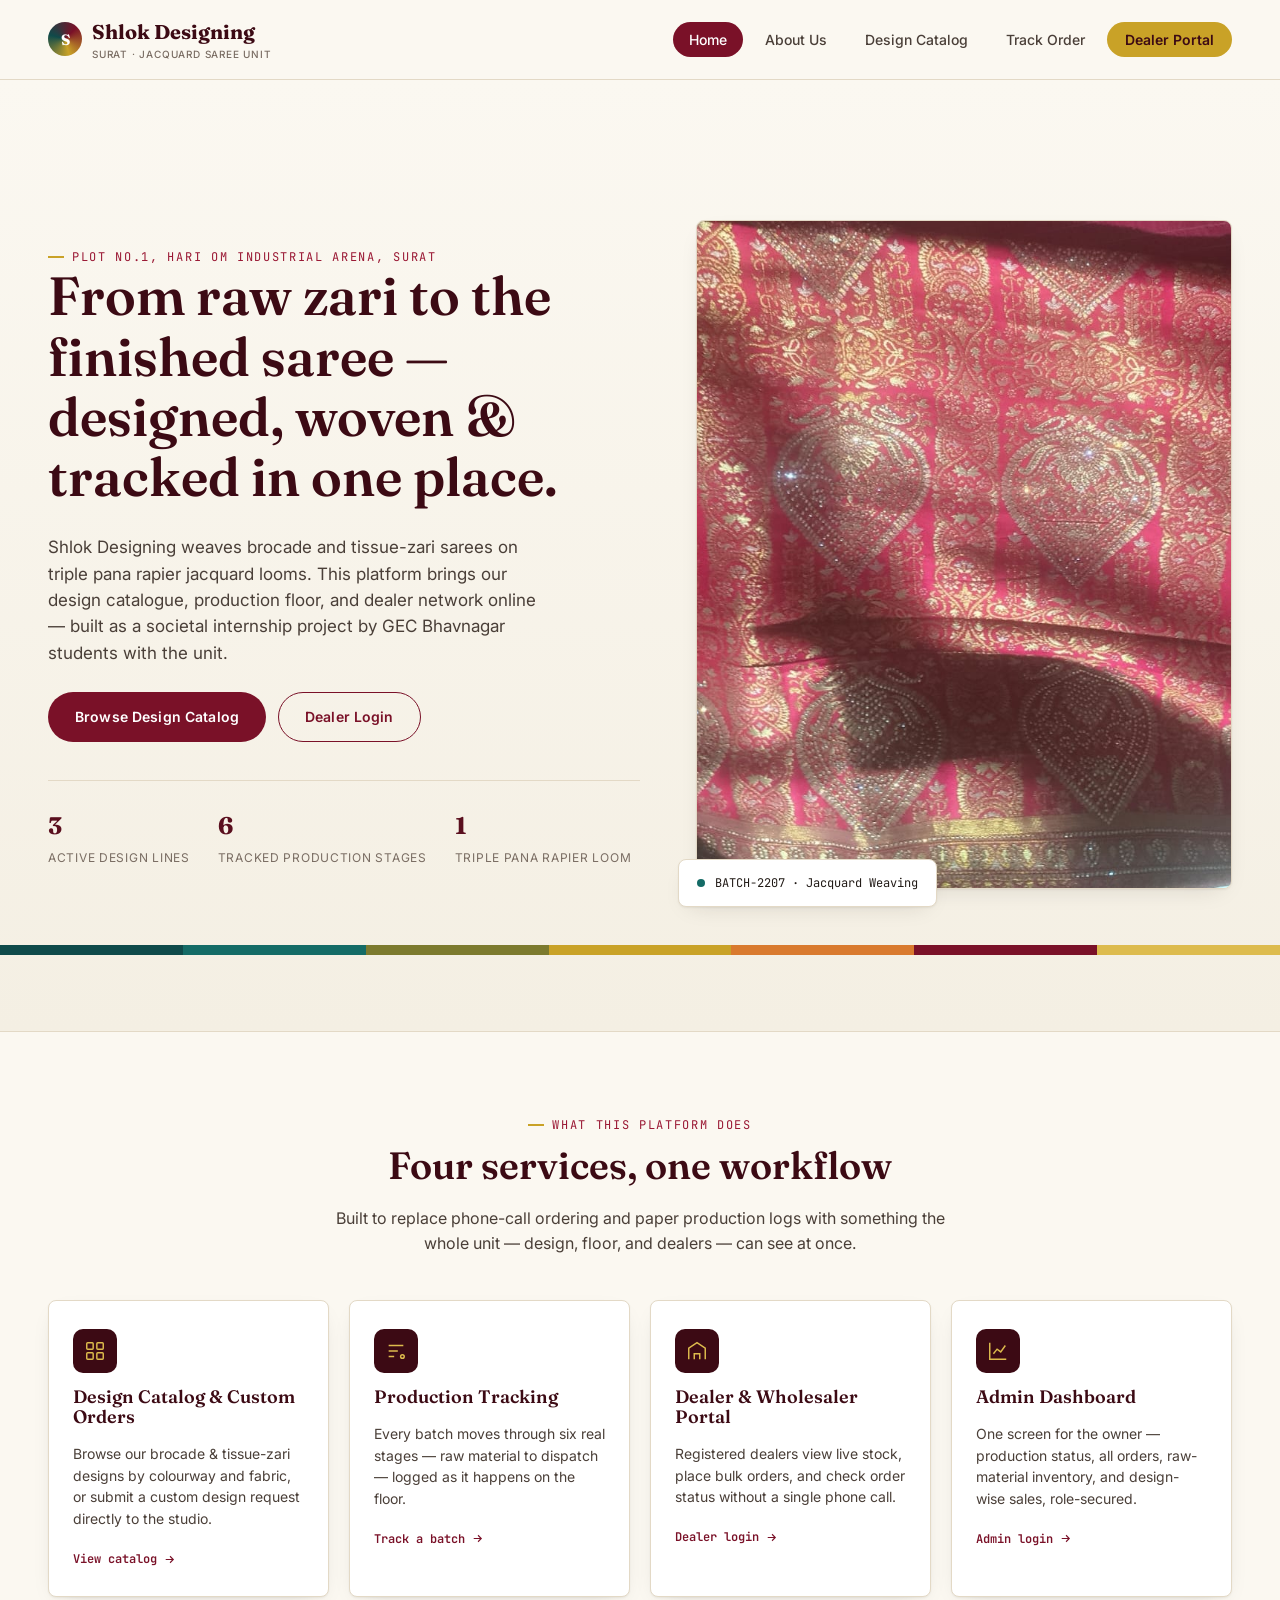
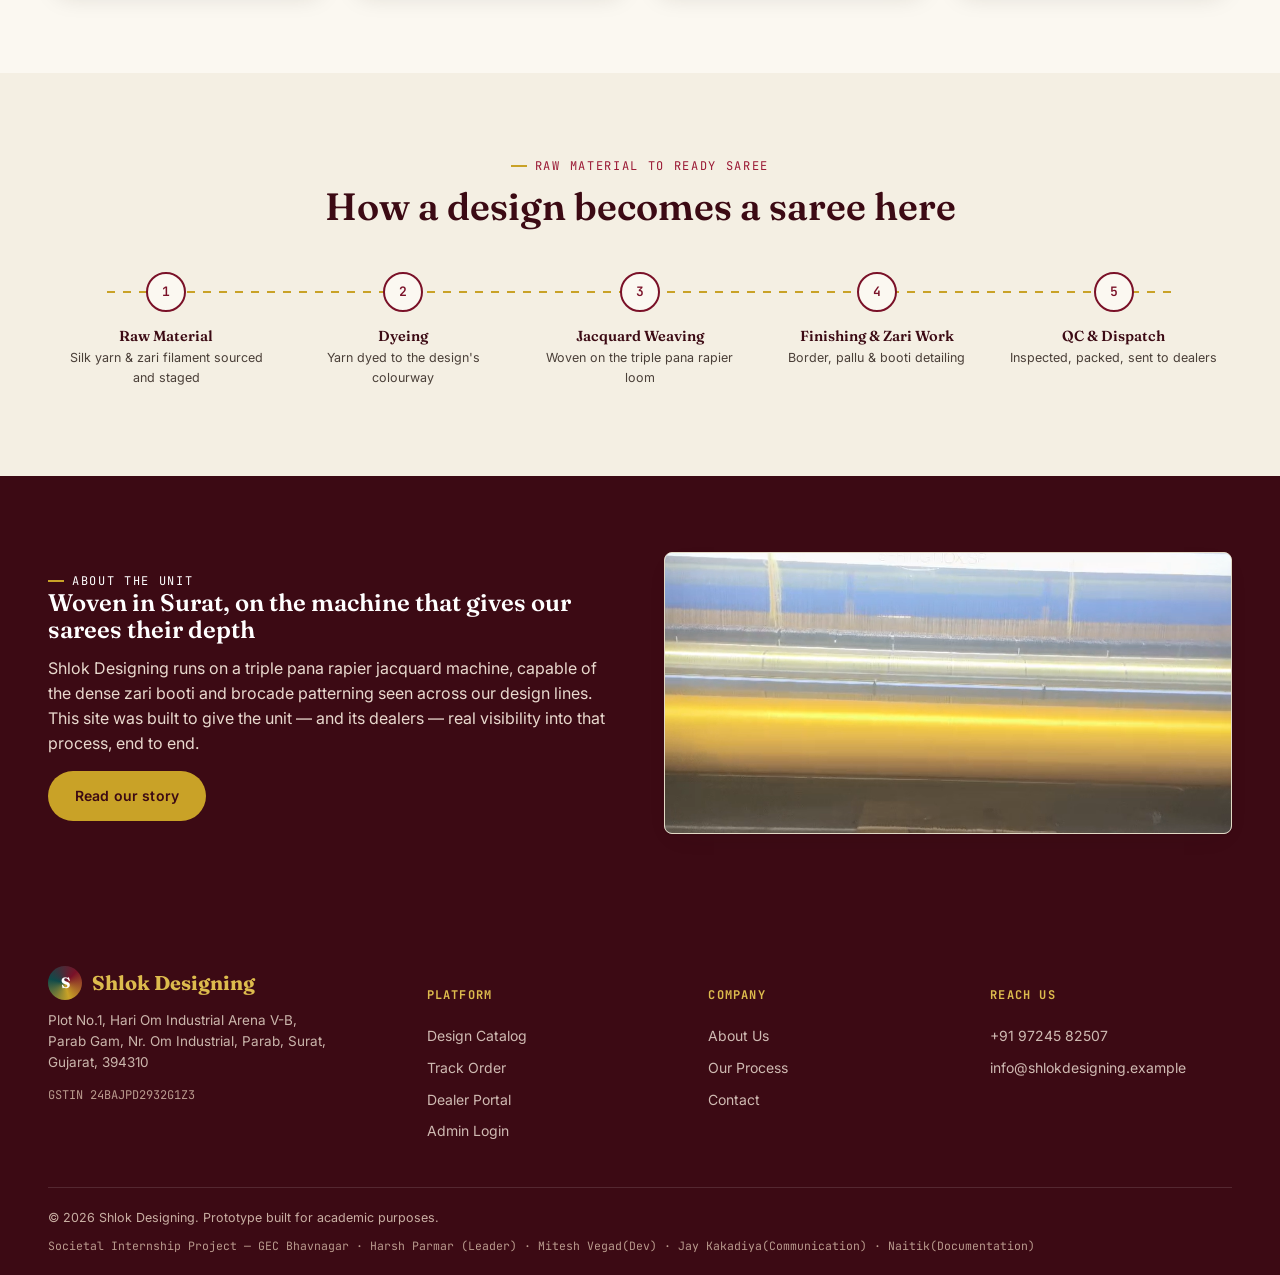
==== commit 0e75cfa4: "Update index.html" ====
--- a/index.html
+++ b/index.html
@@ -173,7 +173,7 @@
     <div class="footer-bottom container">
       <span>© 2026 Shlok Designing. Prototype built for academic purposes.</span>
       <span class="footer-credit">
-  Societal Internship Project — GEC Bhavnagar · Yug Maniya (Leader) · Maharshi Maru · Shakti Rana · Jeenish Parmar
+  Societal Internship Project — GEC Bhavnagar · Harsh Parmar (Leader) · Mitesh Vegad(Dev) · Jay Kakadiya(Communication) · Naitik(Documentation)
 </span>
     </div>
   </div>
